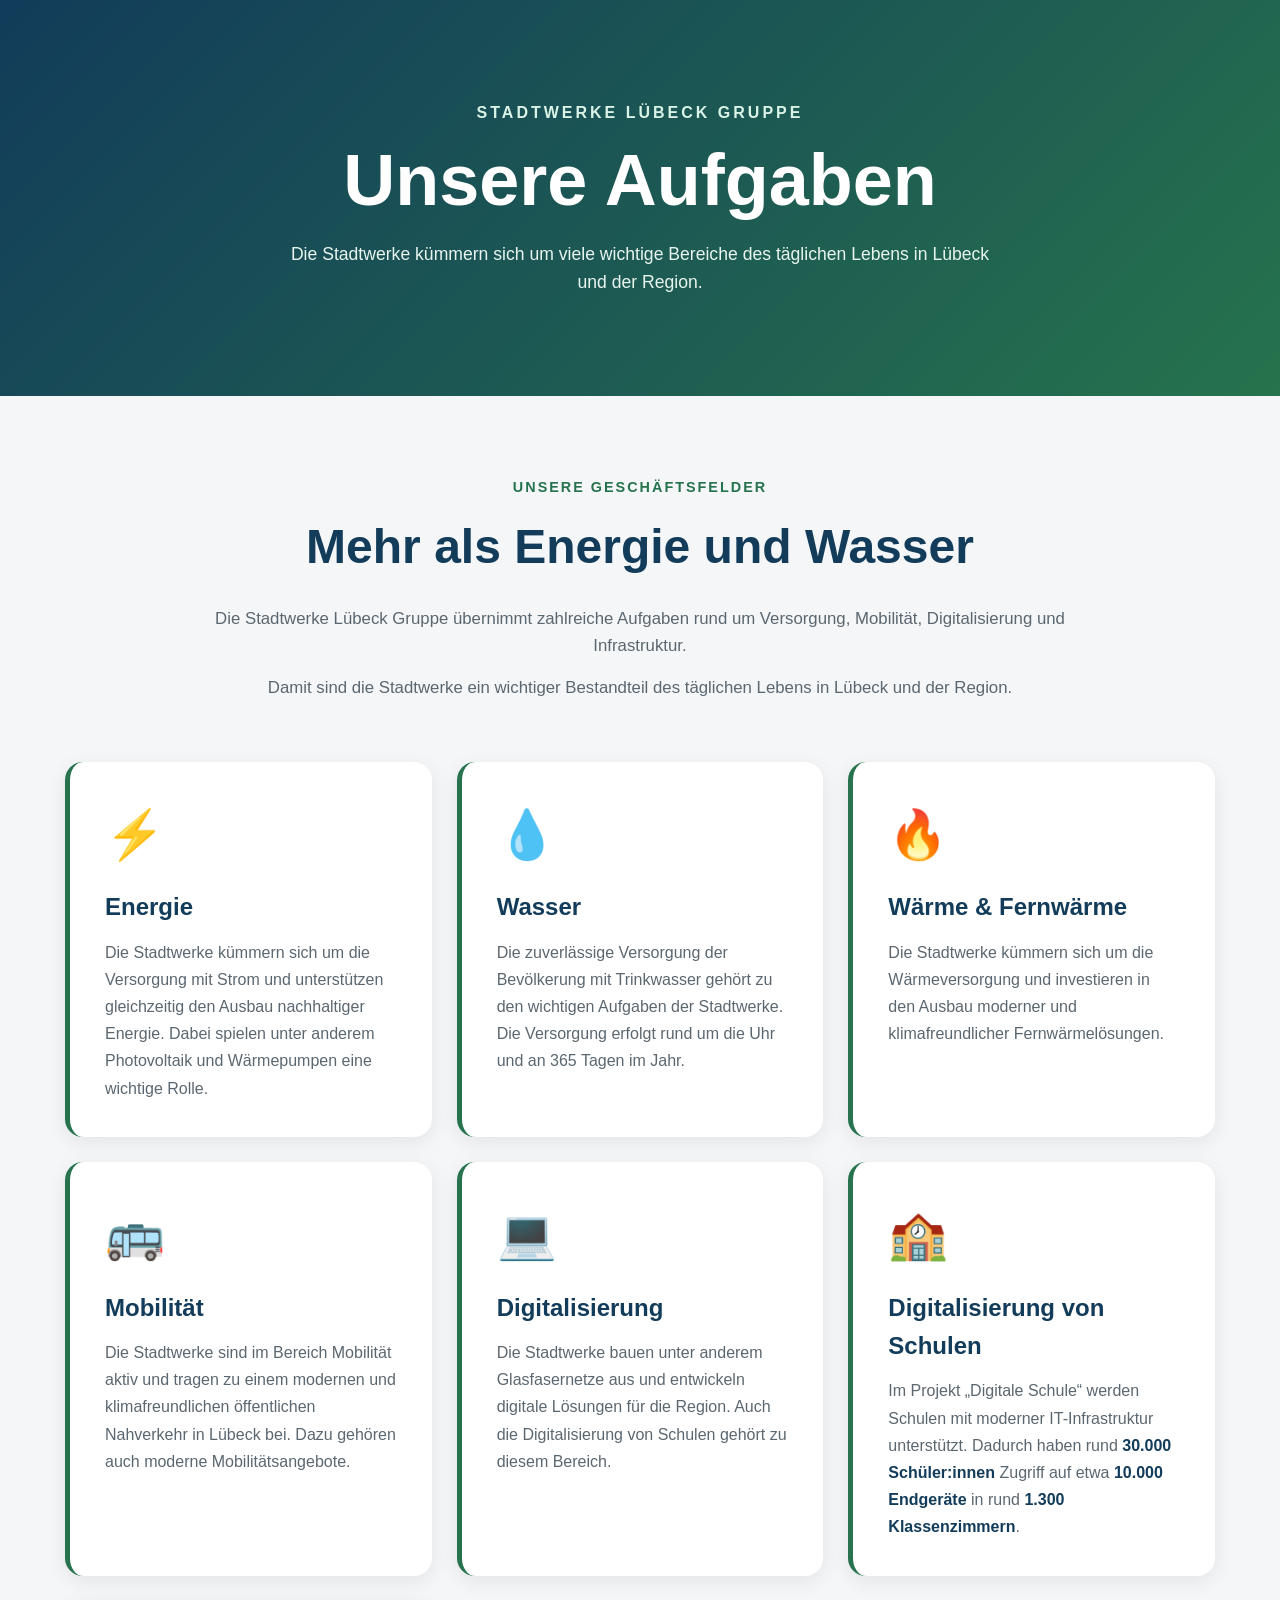
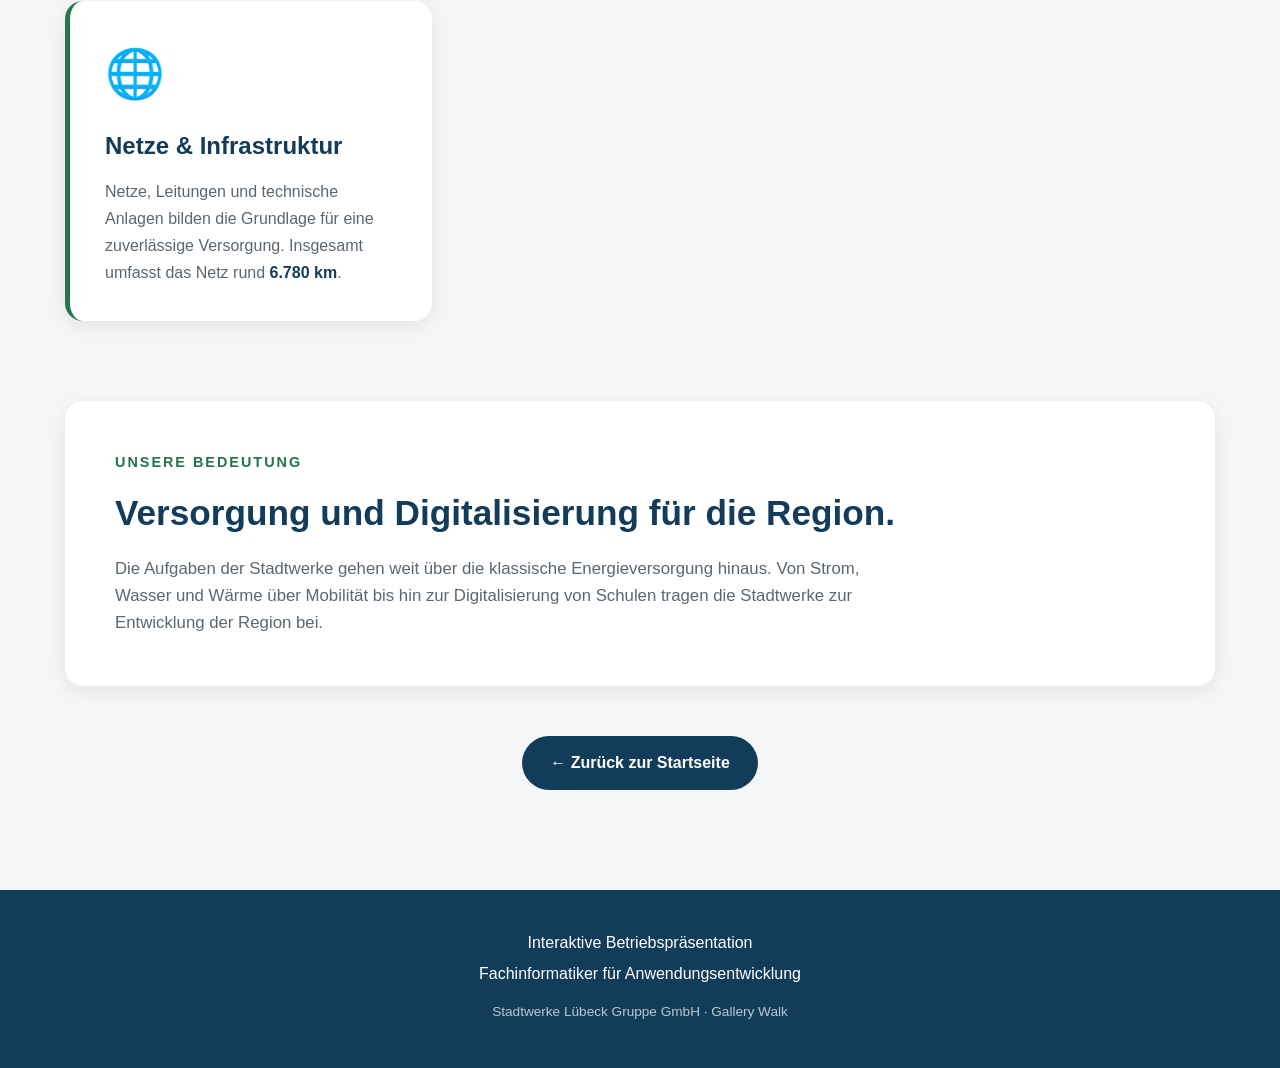
==== aufgaben.html @ ca76f6d5 "Add files via upload" ====
<!DOCTYPE html>

<html lang="de">

<head>

    <!-- Zeichencodierung für Umlaute und Sonderzeichen -->
    <meta charset="UTF-8">

    <!-- Optimierung für Handy und Tablet -->
    <meta name="viewport" content="width=device-width, initial-scale=1.0">

    <!-- Titel im Browser -->
    <title>Unsere Aufgaben | Stadtwerke Lübeck</title>

    <!-- Verbindung mit unserer CSS-Datei -->
    <link rel="stylesheet" href="style.css">

</head>


<body>


    <!-- =========================
         SEITEN-HEADER
         ========================= -->

    <header class="page-header">

        <div class="page-header-content">

            <p class="small-title">
                Stadtwerke Lübeck Gruppe
            </p>

            <h1>
                Unsere Aufgaben
            </h1>

            <p>
                Die Stadtwerke kümmern sich um viele wichtige
                Bereiche des täglichen Lebens in Lübeck
                und der Region.
            </p>

        </div>

    </header>


    <!-- =========================
         HAUPTINHALT
         ========================= -->

    <main class="about-main">


        <!-- =========================
             EINLEITUNG
             ========================= -->

        <section class="about-intro">

            <p class="section-label">
                UNSERE GESCHÄFTSFELDER
            </p>

            <h2>
                Mehr als Energie und Wasser
            </h2>

            <p>
                Die Stadtwerke Lübeck Gruppe übernimmt zahlreiche
                Aufgaben rund um Versorgung, Mobilität,
                Digitalisierung und Infrastruktur.
            </p>

            <p>
                Damit sind die Stadtwerke ein wichtiger Bestandteil
                des täglichen Lebens in Lübeck und der Region.
            </p>

        </section>


        <!-- =========================
             AUFGABEN-KARTEN
             ========================= -->

        <section class="task-grid">


            <!-- =========================
                 ENERGIE
                 ========================= -->

            <article class="task-card">

                <div class="task-icon">
                    ⚡
                </div>

                <h3>
                    Energie
                </h3>

                <p>
                    Die Stadtwerke kümmern sich um die Versorgung
                    mit Strom und unterstützen gleichzeitig den
                    Ausbau nachhaltiger Energie.
                    Dabei spielen unter anderem Photovoltaik
                    und Wärmepumpen eine wichtige Rolle.
                </p>

            </article>


            <!-- =========================
                 WASSER
                 ========================= -->

            <article class="task-card">

                <div class="task-icon">
                    💧
                </div>

                <h3>
                    Wasser
                </h3>

                <p>
                    Die zuverlässige Versorgung der Bevölkerung
                    mit Trinkwasser gehört zu den wichtigen
                    Aufgaben der Stadtwerke.
                    Die Versorgung erfolgt rund um die Uhr
                    und an 365 Tagen im Jahr.
                </p>

            </article>


            <!-- =========================
                 WÄRME
                 ========================= -->

            <article class="task-card">

                <div class="task-icon">
                    🔥
                </div>

                <h3>
                    Wärme & Fernwärme
                </h3>

                <p>
                    Die Stadtwerke kümmern sich um die
                    Wärmeversorgung und investieren in den
                    Ausbau moderner und klimafreundlicher
                    Fernwärmelösungen.
                </p>

            </article>


            <!-- =========================
                 MOBILITÄT
                 ========================= -->

            <article class="task-card">

                <div class="task-icon">
                    🚌
                </div>

                <h3>
                    Mobilität
                </h3>

                <p>
                    Die Stadtwerke sind im Bereich Mobilität aktiv
                    und tragen zu einem modernen und
                    klimafreundlichen öffentlichen Nahverkehr
                    in Lübeck bei.
                    Dazu gehören auch moderne Mobilitätsangebote.
                </p>

            </article>


            <!-- =========================
                 DIGITALISIERUNG
                 ========================= -->

            <article class="task-card">

                <div class="task-icon">
                    💻
                </div>

                <h3>
                    Digitalisierung
                </h3>

                <p>
                    Die Stadtwerke bauen unter anderem
                    Glasfasernetze aus und entwickeln digitale
                    Lösungen für die Region.
                    Auch die Digitalisierung von Schulen gehört
                    zu diesem Bereich.
                </p>

            </article>


            <!-- =========================
                 DIGITALE SCHULE
                 ========================= -->

            <article class="task-card">

                <div class="task-icon">
                    🏫
                </div>

                <h3>
                    Digitalisierung von Schulen
                </h3>

                <p>
                    Im Projekt „Digitale Schule“ werden Schulen
                    mit moderner IT-Infrastruktur unterstützt.
                    Dadurch haben rund
                    <strong>30.000 Schüler:innen</strong>
                    Zugriff auf etwa
                    <strong>10.000 Endgeräte</strong>
                    in rund
                    <strong>1.300 Klassenzimmern</strong>.
                </p>

            </article>


            <!-- =========================
                 NETZE & INFRASTRUKTUR
                 ========================= -->

            <article class="task-card">

                <div class="task-icon">
                    🌐
                </div>

                <h3>
                    Netze & Infrastruktur
                </h3>

                <p>
                    Netze, Leitungen und technische Anlagen
                    bilden die Grundlage für eine zuverlässige
                    Versorgung.
                    Insgesamt umfasst das Netz rund
                    <strong>6.780 km</strong>.
                </p>

            </article>


        </section>


        <!-- =========================
             ABSCHLUSS
             ========================= -->

        <section class="about-ending">

            <p class="section-label">
                UNSERE BEDEUTUNG
            </p>

            <h2>
                Versorgung und Digitalisierung für die Region.
            </h2>

            <p>
                Die Aufgaben der Stadtwerke gehen weit über die
                klassische Energieversorgung hinaus.
                Von Strom, Wasser und Wärme über Mobilität bis
                hin zur Digitalisierung von Schulen tragen die
                Stadtwerke zur Entwicklung der Region bei.
            </p>

        </section>


        <!-- =========================
             ZURÜCK BUTTON
             ========================= -->

        <div class="back-container">

            <a href="index.html" class="back-button">
                ← Zurück zur Startseite
            </a>

        </div>


    </main>


    <!-- =========================
         FOOTER
         ========================= -->

    <footer>

        <p>
            Interaktive Betriebspräsentation
        </p>

        <p>
            Fachinformatiker für Anwendungsentwicklung
        </p>

        <p class="footer-small">
            Stadtwerke Lübeck Gruppe GmbH · Gallery Walk
        </p>

    </footer>


</body>

</html>
---- style.css ----
/* =========================
   ALLGEMEINE EINSTELLUNGEN
   ========================= */

/* Entfernt Standard-Abstände und berechnet Größen einheitlich */
* {
    margin: 0;
    padding: 0;
    box-sizing: border-box;
}


/* Grundeinstellungen für die gesamte Webseite */
body {
    font-family: Arial, Helvetica, sans-serif;
    background-color: #f4f6f8;
    color: #1f2933;
    line-height: 1.6;
}


/* Entfernt die Standard-Unterstreichung von Links */
a {
    text-decoration: none;
}


/* =========================
   STARTSEITE / HERO
   ========================= */

.hero {

    /* Hero nimmt mindestens die gesamte Bildschirmhöhe ein */
    min-height: 100vh;

    /* Hintergrund mit Farbverlauf */
    background: linear-gradient(135deg, #123c5a, #26734d);

    /* Inhalt horizontal und vertikal zentrieren */
    display: flex;
    justify-content: center;
    align-items: center;

    /* Abstand zum Rand */
    padding: 40px 20px;

    /* Text zentrieren */
    text-align: center;
}


/* Container für den Inhalt des Heroes */
.hero-content {
    max-width: 900px;
}


/* Kleiner Titel über der Hauptüberschrift */
.small-title {

    color: #d9f3e6;

    font-size: 1rem;

    font-weight: bold;

    letter-spacing: 3px;

    text-transform: uppercase;

    margin-bottom: 15px;
}


/* Hauptüberschrift der Startseite */
.hero h1 {

    color: white;

    /* Passt die Schriftgröße automatisch an */
    font-size: clamp(2.2rem, 6vw, 5rem);

    line-height: 1.1;

    margin-bottom: 20px;
}


/* Unterüberschrift */
.hero h2 {

    color: #d9f3e6;

    font-size: clamp(1.3rem, 3vw, 2rem);

    margin-bottom: 25px;
}


/* Einführungstext */
.intro-text {

    color: white;

    max-width: 700px;

    margin: 0 auto 35px auto;

    font-size: 1.1rem;
}


/* =========================
   START BUTTON
   ========================= */

.start-button {

    display: inline-block;

    background-color: white;

    color: #123c5a;

    padding: 15px 30px;

    border-radius: 30px;

    font-weight: bold;

    transition: 0.3s;
}


/* Hover-Effekt */
.start-button:hover {

    transform: translateY(-4px);

    box-shadow: 0 10px 25px rgba(0, 0, 0, 0.2);
}


/* =========================
   HAUPTBEREICH
   ========================= */

main {

    max-width: 1300px;

    margin: 0 auto;

    padding: 80px 25px;
}


/* =========================
   STARTSEITE - ÜBERSCHRIFT
   ========================= */

.section-title {

    text-align: center;

    margin-bottom: 50px;
}


.section-title h2 {

    color: #123c5a;

    font-size: clamp(2rem, 4vw, 3rem);

    margin-bottom: 10px;
}


.section-title p {

    color: #5b6770;

    font-size: 1.1rem;
}


/* =========================
   STARTSEITE - KARTEN
   ========================= */


/* Grid für die Startseiten-Karten */
.card-container {

    display: grid;

    /* Automatisch passende Spalten */
    grid-template-columns: repeat(auto-fit, minmax(250px, 1fr));

    gap: 25px;
}


/* Einzelne Startseiten-Karte */
.card {

    background-color: white;

    padding: 30px;

    border-radius: 15px;

    box-shadow: 0 5px 20px rgba(0, 0, 0, 0.08);

    transition: 0.3s;

    /* Inhalt wird untereinander angeordnet */
    display: flex;

    flex-direction: column;
}


/* Hover-Effekt */
.card:hover {

    transform: translateY(-8px);

    box-shadow: 0 15px 35px rgba(0, 0, 0, 0.15);
}


/* Emoji auf der Startseite */
.icon {

    font-size: 3rem;

    margin-bottom: 15px;
}


/* Überschrift einer Startseiten-Karte */
.card h3 {

    color: #123c5a;

    font-size: 1.5rem;

    margin-bottom: 10px;
}


/* Text einer Startseiten-Karte */
.card p {

    color: #5b6770;

    margin-bottom: 20px;

    /* Link wird nach unten gedrückt */
    flex-grow: 1;
}


/* Link in Startseiten-Karten */
.card a {

    color: #26734d;

    font-weight: bold;

    font-size: 1rem;
}


/* Hover für Karten-Link */
.card a:hover {

    color: #123c5a;
}


/* =========================
   QUIZ KARTE AUF STARTSEITE
   ========================= */

.quiz-card {

    background: linear-gradient(135deg, #123c5a, #26734d);

    color: white;
}


.quiz-card h3 {

    color: white;
}


.quiz-card p {

    color: #e8f5ee;
}


.quiz-card a {

    color: white;
}


/* =========================
   FOOTER
   ========================= */

footer {

    background-color: #123c5a;

    color: white;

    text-align: center;

    padding: 40px 20px;
}


footer p {

    margin-bottom: 5px;
}


/* Kleiner Text im Footer */
.footer-small {

    color: #b9c8d3;

    font-size: 0.85rem;

    margin-top: 15px;
}


/* =========================
   UNTERSEITEN - HEADER
   ========================= */

.page-header {

    background: linear-gradient(135deg, #123c5a, #26734d);

    color: white;

    padding: 100px 20px;

    text-align: center;
}


/* Container im Unterseiten-Header */
.page-header-content {

    max-width: 900px;

    margin: 0 auto;
}


/* Überschrift im Unterseiten-Header */
.page-header h1 {

    font-size: clamp(2.5rem, 6vw, 4.5rem);

    line-height: 1.1;

    margin-bottom: 20px;
}


/* Beschreibung im Unterseiten-Header */
.page-header-content > p:not(.small-title) {

    max-width: 700px;

    margin: 0 auto;

    color: #e8f5ee;

    font-size: 1.1rem;
}


/* =========================
   UNTERSEITEN - HAUPTBEREICH
   ========================= */

.about-main {

    max-width: 1200px;

    margin: 0 auto;

    padding: 80px 25px;
}


/* =========================
   EINLEITUNG
   ========================= */

.about-intro {

    max-width: 850px;

    margin: 0 auto 60px auto;

    text-align: center;
}


/* Kleine grüne Bereichsüberschrift */
.section-label {

    color: #26734d;

    font-size: 0.9rem;

    font-weight: bold;

    letter-spacing: 2px;

    margin-bottom: 10px;
}


/* Hauptüberschrift in Einleitungen */
.about-intro h2 {

    color: #123c5a;

    font-size: clamp(2rem, 4vw, 3rem);

    margin-bottom: 20px;
}


/* Text in Einleitungen */
.about-intro p:not(.section-label) {

    color: #5b6770;

    font-size: 1.05rem;

    margin-bottom: 15px;
}


/* =========================
   AUFGABEN / ALLGEMEINE KARTEN
   ========================= */

.task-grid {

    display: grid;

    grid-template-columns: repeat(3, 1fr);

    gap: 25px;

    margin-bottom: 80px;
}


/* Einzelne Aufgabenkarte */
.task-card {

    background-color: white;

    padding: 35px;

    border-radius: 18px;

    box-shadow: 0 5px 20px rgba(0, 0, 0, 0.08);

    border-left: 5px solid #26734d;

    transition: 0.3s;
}


/* Hover-Effekt */
.task-card:hover {

    transform: translateY(-8px);

    box-shadow: 0 15px 35px rgba(0, 0, 0, 0.14);
}


/* Emoji der Aufgabenkarte */
.task-icon {

    font-size: 3rem;

    margin-bottom: 15px;
}


/* Überschrift der Aufgabenkarte */
.task-card h3 {

    color: #123c5a;

    font-size: 1.5rem;

    margin-bottom: 12px;
}


/* Text der Aufgabenkarte */
.task-card p {

    color: #5b6770;

    line-height: 1.7;
}


/* Hervorgehobener Text */
.task-card strong {

    color: #123c5a;
}


/* =========================
   ZAHLEN & FAKTEN
   ========================= */

.facts-section {

    background: linear-gradient(135deg, #123c5a, #26734d);

    border-radius: 22px;

    padding: 55px 35px;

    margin-bottom: 80px;

    text-align: center;
}


/* Überschrift-Bereich der Fakten */
.facts-heading .section-label {

    color: #d9f3e6;
}


.facts-heading h2 {

    color: white;

    font-size: clamp(2rem, 4vw, 3rem);

    margin-bottom: 40px;
}


/* Grid der Zahlen */
.facts-grid {

    display: grid;

    grid-template-columns: repeat(4, 1fr);

    gap: 20px;
}


/* Einzelne Zahlenbox */
.fact-box {

    background-color: rgba(255, 255, 255, 0.12);

    padding: 30px 15px;

    border-radius: 15px;

    backdrop-filter: blur(5px);
}


/* Große Zahl */
.fact-number {

    display: block;

    /* Zahlen bleiben schwarz */
    color: black;

    font-size: 2rem;

    font-weight: bold;

    margin-bottom: 5px;
}


/* Beschreibung der Zahl */
.fact-text {

    color: #d9f3e6;

    font-size: 0.95rem;
}


/* Hinweis unter den Zahlen */
.facts-note {

    color: #d9f3e6;

    font-size: 0.8rem;

    margin-top: 25px;
}


/* =========================
   ABSCHLUSS-BEREICH
   ========================= */

.about-ending {

    background-color: white;

    border-radius: 18px;

    padding: 50px;

    box-shadow: 0 5px 20px rgba(0, 0, 0, 0.08);

    margin-bottom: 50px;
}


/* Überschrift im Abschluss */
.about-ending h2 {

    color: #123c5a;

    font-size: 2.2rem;

    margin-bottom: 15px;
}


/* Text im Abschluss */
.about-ending p:not(.section-label) {

    color: #5b6770;

    max-width: 750px;

    font-size: 1.05rem;
}


/* =========================
   ZURÜCK BUTTON
   ========================= */

.back-container {

    text-align: center;

    margin-bottom: 20px;
}


.back-button {

    display: inline-block;

    background-color: #123c5a;

    color: white;

    padding: 14px 28px;

    border-radius: 30px;

    font-weight: bold;

    transition: 0.3s;
}


/* Hover-Effekt */
.back-button:hover {

    background-color: #26734d;

    transform: translateY(-3px);

    box-shadow: 0 8px 20px rgba(0, 0, 0, 0.15);
}


/* =========================
   QUIZ
   ========================= */

.quiz-container {

    max-width: 850px;

    margin: 0 auto 60px auto;

    background-color: white;

    padding: 45px;

    border-radius: 20px;

    box-shadow: 0 5px 20px rgba(0, 0, 0, 0.08);

    border-left: 5px solid #26734d;
}


/* Fragenzähler */
.quiz-score {

    color: #26734d;

    font-weight: bold;

    margin-bottom: 25px;
}


/* Frage */
.quiz-question h2 {

    color: #123c5a;

    font-size: 2rem;

    line-height: 1.3;

    margin-bottom: 30px;
}


/* =========================
   QUIZ - ANTWORTEN
   ========================= */

.answer-container {

    display: grid;

    grid-template-columns: repeat(2, 1fr);

    gap: 15px;
}


/* Antwortbutton */
.answer-button {

    border: 2px solid #e1e6ea;

    background-color: #f8fafb;

    color: #123c5a;

    padding: 16px;

    border-radius: 12px;

    font-size: 1rem;

    font-weight: bold;

    cursor: pointer;

    transition: 0.3s;
}


/* Hover auf Antwortbutton */
.answer-button:hover:not(:disabled) {

    border-color: #26734d;

    transform: translateY(-3px);
}


/* Deaktivierter Button */
.answer-button:disabled {

    cursor: default;
}


/* Richtige Antwort */
.answer-button.correct {

    background-color: #26734d;

    color: white;

    border-color: #26734d;
}


/* Falsche Antwort */
.answer-button.wrong {

    background-color: #b33a3a;

    color: white;

    border-color: #b33a3a;
}


/* =========================
   QUIZ - ERGEBNIS
   ========================= */

.quiz-result {

    font-size: 1.2rem;

    font-weight: bold;

    margin-top: 25px;

    min-height: 30px;
}


/* =========================
   QUIZ - BUTTONS
   ========================= */

.next-button {

    display: none;

    margin-top: 25px;

    background-color: #123c5a;

    color: white;

    border: none;

    padding: 14px 28px;

    border-radius: 30px;

    font-weight: bold;

    cursor: pointer;

    transition: 0.3s;
}


/* Hover */
.next-button:hover {

    background-color: #26734d;

    transform: translateY(-3px);
}


/* =========================
   TABLET
   ========================= */

@media (max-width: 900px) {

    /* Aufgaben-Karten auf zwei Spalten */
    .task-grid {

        grid-template-columns: repeat(2, 1fr);
    }


    /* Zahlen ebenfalls auf zwei Spalten */
    .facts-grid {

        grid-template-columns: repeat(2, 1fr);
    }


    /* Startseitenkarten werden automatisch angepasst */
    .card-container {

        grid-template-columns: repeat(2, 1fr);
    }

}


/* =========================
   HANDY
   ========================= */

@media (max-width: 600px) {

    /* Hero kompakter */
    .hero {

        min-height: 90vh;

        padding: 40px 20px;
    }


    /* Unterseiten-Header kompakter */
    .page-header {

        padding: 75px 20px;
    }


    /* Hauptbereich */
    main {

        padding: 60px 18px;
    }


    .about-main {

        padding: 60px 18px;
    }


    /* Startseitenkarten */
    .card-container {

        grid-template-columns: 1fr;
    }


    /* Aufgaben-Karten */
    .task-grid {

        grid-template-columns: 1fr;
    }


    /* Fakten */
    .facts-grid {

        grid-template-columns: 1fr;
    }


    .facts-section {

        padding: 40px 20px;
    }


    /* Abschlussbox */
    .about-ending {

        padding: 35px 25px;
    }


    /* Quiz */
    .quiz-container {

        padding: 30px 20px;
    }


    .quiz-question h2 {

        font-size: 1.5rem;
    }


    .answer-container {

        grid-template-columns: 1fr;
    }


    .answer-button {

        width: 100%;
    }

}
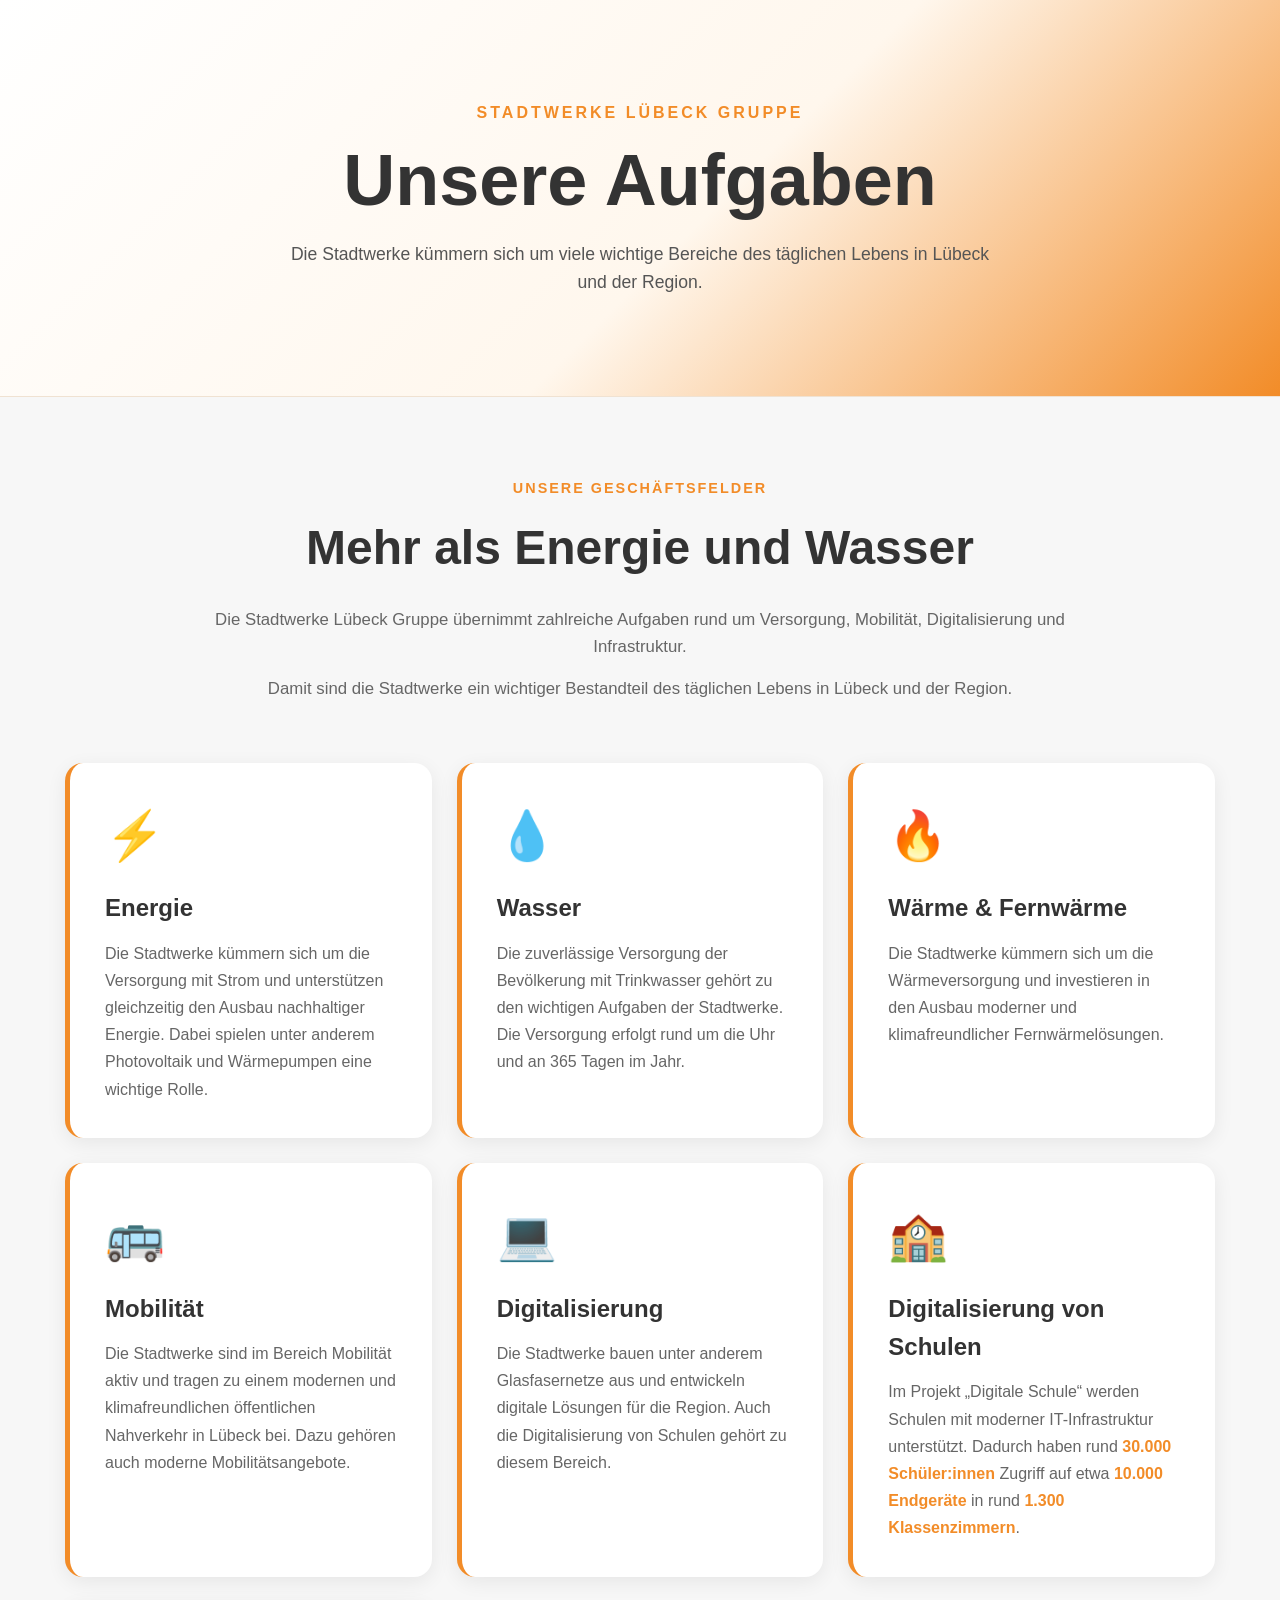
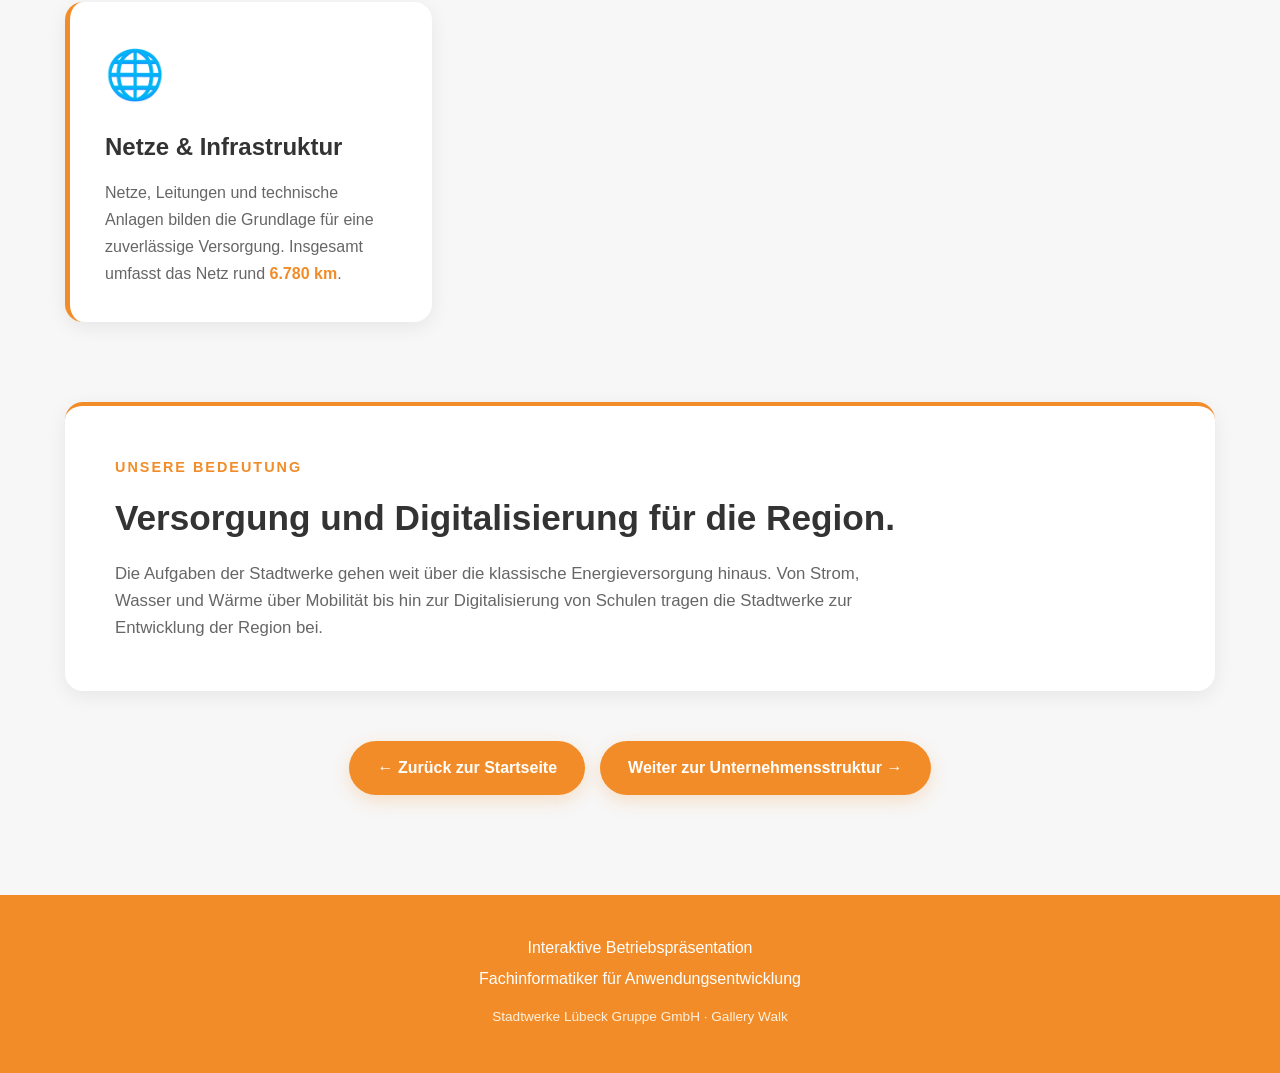
==== commit ed249335: "Add files via upload" ====
--- a/aufgaben.html
+++ b/aufgaben.html
@@ -300,11 +300,15 @@
              ZURÜCK BUTTON
              ========================= -->
 
-        <div class="back-container">
-
-            <a href="index.html" class="back-button">
-                ← Zurück zur Startseite
-            </a>
+        <div class="page-navigation">
+
+         <a href="index.html" class="back-button">
+        ← Zurück zur Startseite
+         </a>
+
+         <a href="struktur.html" class="next-page-button">
+        Weiter zur Unternehmensstruktur →
+         </a>
 
         </div>
 
--- a/style.css
+++ b/style.css
@@ -13,8 +13,8 @@
 /* Grundeinstellungen für die gesamte Webseite */
 body {
     font-family: Arial, Helvetica, sans-serif;
-    background-color: #f4f6f8;
-    color: #1f2933;
+    background-color: #f7f7f7;
+    color: #333333;
     line-height: 1.6;
 }
 
@@ -34,8 +34,13 @@
     /* Hero nimmt mindestens die gesamte Bildschirmhöhe ein */
     min-height: 100vh;
 
-    /* Hintergrund mit Farbverlauf */
-    background: linear-gradient(135deg, #123c5a, #26734d);
+    /* Heller Verlauf aus Weiß und Orange */
+    background: linear-gradient(
+        135deg,
+        #ffffff 0%,
+        #fff8ef 55%,
+        #f28c28 100%
+    );
 
     /* Inhalt horizontal und vertikal zentrieren */
     display: flex;
@@ -59,7 +64,7 @@
 /* Kleiner Titel über der Hauptüberschrift */
 .small-title {
 
-    color: #d9f3e6;
+    color: #f28c28;
 
     font-size: 1rem;
 
@@ -76,9 +81,8 @@
 /* Hauptüberschrift der Startseite */
 .hero h1 {
 
-    color: white;
-
-    /* Passt die Schriftgröße automatisch an */
+    color: #333333;
+
     font-size: clamp(2.2rem, 6vw, 5rem);
 
     line-height: 1.1;
@@ -90,7 +94,7 @@
 /* Unterüberschrift */
 .hero h2 {
 
-    color: #d9f3e6;
+    color: #f28c28;
 
     font-size: clamp(1.3rem, 3vw, 2rem);
 
@@ -101,28 +105,28 @@
 /* Einführungstext */
 .intro-text {
 
+    color: #555555;
+
+    max-width: 700px;
+
+    margin: 0 auto 35px auto;
+
+    font-size: 1.1rem;
+}
+
+
+/* =========================
+   START BUTTON
+   ========================= */
+
+.start-button {
+
+    display: inline-block;
+
+    background-color: #f28c28;
+
     color: white;
 
-    max-width: 700px;
-
-    margin: 0 auto 35px auto;
-
-    font-size: 1.1rem;
-}
-
-
-/* =========================
-   START BUTTON
-   ========================= */
-
-.start-button {
-
-    display: inline-block;
-
-    background-color: white;
-
-    color: #123c5a;
-
     padding: 15px 30px;
 
     border-radius: 30px;
@@ -130,15 +134,19 @@
     font-weight: bold;
 
     transition: 0.3s;
+
+    box-shadow: 0 6px 18px rgba(242, 140, 40, 0.25);
 }
 
 
 /* Hover-Effekt */
 .start-button:hover {
 
+    background-color: #df7815;
+
     transform: translateY(-4px);
 
-    box-shadow: 0 10px 25px rgba(0, 0, 0, 0.2);
+    box-shadow: 0 10px 25px rgba(242, 140, 40, 0.35);
 }
 
 
@@ -170,7 +178,7 @@
 
 .section-title h2 {
 
-    color: #123c5a;
+    color: #333333;
 
     font-size: clamp(2rem, 4vw, 3rem);
 
@@ -180,7 +188,7 @@
 
 .section-title p {
 
-    color: #5b6770;
+    color: #666666;
 
     font-size: 1.1rem;
 }
@@ -196,7 +204,6 @@
 
     display: grid;
 
-    /* Automatisch passende Spalten */
     grid-template-columns: repeat(auto-fit, minmax(250px, 1fr));
 
     gap: 25px;
@@ -210,13 +217,14 @@
 
     padding: 30px;
 
-    border-radius: 15px;
-
-    box-shadow: 0 5px 20px rgba(0, 0, 0, 0.08);
+    border-radius: 18px;
+
+    box-shadow: 0 5px 20px rgba(0, 0, 0, 0.07);
+
+    border-top: 4px solid #f28c28;
 
     transition: 0.3s;
 
-    /* Inhalt wird untereinander angeordnet */
     display: flex;
 
     flex-direction: column;
@@ -228,7 +236,7 @@
 
     transform: translateY(-8px);
 
-    box-shadow: 0 15px 35px rgba(0, 0, 0, 0.15);
+    box-shadow: 0 15px 35px rgba(0, 0, 0, 0.12);
 }
 
 
@@ -244,7 +252,7 @@
 /* Überschrift einer Startseiten-Karte */
 .card h3 {
 
-    color: #123c5a;
+    color: #333333;
 
     font-size: 1.5rem;
 
@@ -255,11 +263,10 @@
 /* Text einer Startseiten-Karte */
 .card p {
 
-    color: #5b6770;
+    color: #666666;
 
     margin-bottom: 20px;
 
-    /* Link wird nach unten gedrückt */
     flex-grow: 1;
 }
 
@@ -267,7 +274,7 @@
 /* Link in Startseiten-Karten */
 .card a {
 
-    color: #26734d;
+    color: #f28c28;
 
     font-weight: bold;
 
@@ -278,7 +285,7 @@
 /* Hover für Karten-Link */
 .card a:hover {
 
-    color: #123c5a;
+    color: #df7815;
 }
 
 
@@ -288,9 +295,15 @@
 
 .quiz-card {
 
-    background: linear-gradient(135deg, #123c5a, #26734d);
+    background: linear-gradient(
+        135deg,
+        #f28c28,
+        #ffb45f
+    );
 
     color: white;
+
+    border-top: none;
 }
 
 
@@ -302,7 +315,7 @@
 
 .quiz-card p {
 
-    color: #e8f5ee;
+    color: #fff7ed;
 }
 
 
@@ -318,7 +331,7 @@
 
 footer {
 
-    background-color: #123c5a;
+    background-color: #f28c28;
 
     color: white;
 
@@ -337,7 +350,7 @@
 /* Kleiner Text im Footer */
 .footer-small {
 
-    color: #b9c8d3;
+    color: #fff0dc;
 
     font-size: 0.85rem;
 
@@ -351,13 +364,20 @@
 
 .page-header {
 
-    background: linear-gradient(135deg, #123c5a, #26734d);
-
-    color: white;
+    background: linear-gradient(
+        135deg,
+        #ffffff 0%,
+        #fff7ed 55%,
+        #f28c28 100%
+    );
+
+    color: #333333;
 
     padding: 100px 20px;
 
     text-align: center;
+
+    border-bottom: 1px solid #f0e2d2;
 }
 
 
@@ -373,6 +393,8 @@
 /* Überschrift im Unterseiten-Header */
 .page-header h1 {
 
+    color: #333333;
+
     font-size: clamp(2.5rem, 6vw, 4.5rem);
 
     line-height: 1.1;
@@ -388,7 +410,7 @@
 
     margin: 0 auto;
 
-    color: #e8f5ee;
+    color: #555555;
 
     font-size: 1.1rem;
 }
@@ -422,10 +444,10 @@
 }
 
 
-/* Kleine grüne Bereichsüberschrift */
+/* Kleine orange Bereichsüberschrift */
 .section-label {
 
-    color: #26734d;
+    color: #f28c28;
 
     font-size: 0.9rem;
 
@@ -440,7 +462,7 @@
 /* Hauptüberschrift in Einleitungen */
 .about-intro h2 {
 
-    color: #123c5a;
+    color: #333333;
 
     font-size: clamp(2rem, 4vw, 3rem);
 
@@ -451,7 +473,7 @@
 /* Text in Einleitungen */
 .about-intro p:not(.section-label) {
 
-    color: #5b6770;
+    color: #666666;
 
     font-size: 1.05rem;
 
@@ -484,9 +506,9 @@
 
     border-radius: 18px;
 
-    box-shadow: 0 5px 20px rgba(0, 0, 0, 0.08);
-
-    border-left: 5px solid #26734d;
+    box-shadow: 0 5px 20px rgba(0, 0, 0, 0.07);
+
+    border-left: 5px solid #f28c28;
 
     transition: 0.3s;
 }
@@ -497,7 +519,7 @@
 
     transform: translateY(-8px);
 
-    box-shadow: 0 15px 35px rgba(0, 0, 0, 0.14);
+    box-shadow: 0 15px 35px rgba(0, 0, 0, 0.12);
 }
 
 
@@ -513,7 +535,7 @@
 /* Überschrift der Aufgabenkarte */
 .task-card h3 {
 
-    color: #123c5a;
+    color: #333333;
 
     font-size: 1.5rem;
 
@@ -524,7 +546,7 @@
 /* Text der Aufgabenkarte */
 .task-card p {
 
-    color: #5b6770;
+    color: #666666;
 
     line-height: 1.7;
 }
@@ -533,7 +555,7 @@
 /* Hervorgehobener Text */
 .task-card strong {
 
-    color: #123c5a;
+    color: #f28c28;
 }
 
 
@@ -543,7 +565,11 @@
 
 .facts-section {
 
-    background: linear-gradient(135deg, #123c5a, #26734d);
+    background: linear-gradient(
+        135deg,
+        #fff7ed,
+        #f28c28
+    );
 
     border-radius: 22px;
 
@@ -552,19 +578,21 @@
     margin-bottom: 80px;
 
     text-align: center;
+
+    border: 1px solid #f3d4b1;
 }
 
 
 /* Überschrift-Bereich der Fakten */
 .facts-heading .section-label {
 
-    color: #d9f3e6;
+    color: #f28c28;
 }
 
 
 .facts-heading h2 {
 
-    color: white;
+    color: #333333;
 
     font-size: clamp(2rem, 4vw, 3rem);
 
@@ -586,11 +614,13 @@
 /* Einzelne Zahlenbox */
 .fact-box {
 
-    background-color: rgba(255, 255, 255, 0.12);
+    background-color: rgba(255, 255, 255, 0.75);
 
     padding: 30px 15px;
 
     border-radius: 15px;
+
+    border: 1px solid rgba(242, 140, 40, 0.2);
 
     backdrop-filter: blur(5px);
 }
@@ -601,7 +631,6 @@
 
     display: block;
 
-    /* Zahlen bleiben schwarz */
     color: black;
 
     font-size: 2rem;
@@ -615,7 +644,7 @@
 /* Beschreibung der Zahl */
 .fact-text {
 
-    color: #d9f3e6;
+    color: #555555;
 
     font-size: 0.95rem;
 }
@@ -624,7 +653,7 @@
 /* Hinweis unter den Zahlen */
 .facts-note {
 
-    color: #d9f3e6;
+    color: #666666;
 
     font-size: 0.8rem;
 
@@ -644,7 +673,9 @@
 
     padding: 50px;
 
-    box-shadow: 0 5px 20px rgba(0, 0, 0, 0.08);
+    box-shadow: 0 5px 20px rgba(0, 0, 0, 0.07);
+
+    border-top: 4px solid #f28c28;
 
     margin-bottom: 50px;
 }
@@ -653,7 +684,7 @@
 /* Überschrift im Abschluss */
 .about-ending h2 {
 
-    color: #123c5a;
+    color: #333333;
 
     font-size: 2.2rem;
 
@@ -664,7 +695,7 @@
 /* Text im Abschluss */
 .about-ending p:not(.section-label) {
 
-    color: #5b6770;
+    color: #666666;
 
     max-width: 750px;
 
@@ -688,7 +719,7 @@
 
     display: inline-block;
 
-    background-color: #123c5a;
+    background-color: #f28c28;
 
     color: white;
 
@@ -699,17 +730,19 @@
     font-weight: bold;
 
     transition: 0.3s;
+
+    box-shadow: 0 6px 18px rgba(242, 140, 40, 0.22);
 }
 
 
 /* Hover-Effekt */
 .back-button:hover {
 
-    background-color: #26734d;
+    background-color: #df7815;
 
     transform: translateY(-3px);
 
-    box-shadow: 0 8px 20px rgba(0, 0, 0, 0.15);
+    box-shadow: 0 8px 20px rgba(242, 140, 40, 0.3);
 }
 
 
@@ -729,16 +762,16 @@
 
     border-radius: 20px;
 
-    box-shadow: 0 5px 20px rgba(0, 0, 0, 0.08);
-
-    border-left: 5px solid #26734d;
+    box-shadow: 0 5px 20px rgba(0, 0, 0, 0.07);
+
+    border-left: 5px solid #f28c28;
 }
 
 
 /* Fragenzähler */
 .quiz-score {
 
-    color: #26734d;
+    color: #f28c28;
 
     font-weight: bold;
 
@@ -749,7 +782,7 @@
 /* Frage */
 .quiz-question h2 {
 
-    color: #123c5a;
+    color: #333333;
 
     font-size: 2rem;
 
@@ -776,11 +809,11 @@
 /* Antwortbutton */
 .answer-button {
 
-    border: 2px solid #e1e6ea;
-
-    background-color: #f8fafb;
-
-    color: #123c5a;
+    border: 2px solid #e1e1e1;
+
+    background-color: #fafafa;
+
+    color: #333333;
 
     padding: 16px;
 
@@ -799,7 +832,9 @@
 /* Hover auf Antwortbutton */
 .answer-button:hover:not(:disabled) {
 
-    border-color: #26734d;
+    border-color: #f28c28;
+
+    color: #f28c28;
 
     transform: translateY(-3px);
 }
@@ -815,11 +850,11 @@
 /* Richtige Antwort */
 .answer-button.correct {
 
-    background-color: #26734d;
+    background-color: #f28c28;
 
     color: white;
 
-    border-color: #26734d;
+    border-color: #f28c28;
 }
 
 
@@ -860,7 +895,7 @@
 
     margin-top: 25px;
 
-    background-color: #123c5a;
+    background-color: #f28c28;
 
     color: white;
 
@@ -881,9 +916,79 @@
 /* Hover */
 .next-button:hover {
 
-    background-color: #26734d;
+    background-color: #df7815;
 
     transform: translateY(-3px);
+
+    box-shadow: 0 8px 20px rgba(242, 140, 40, 0.25);
+}
+
+
+/* =========================
+   SEITENBILDER
+   ========================= */
+
+.page-image {
+
+    max-width: 1000px;
+
+    margin: 0 auto 70px auto;
+
+    background: #ffffff;
+
+    border-radius: 22px;
+
+    overflow: hidden;
+
+    box-shadow: 0 8px 28px rgba(0, 0, 0, 0.10);
+
+    border: 1px solid #eeeeee;
+}
+
+
+/* Bild */
+.page-image img {
+
+    display: block;
+
+    width: 100%;
+
+    height: 380px;
+
+    object-fit: cover;
+}
+
+
+/* Besonders breites Bild */
+.page-image-wide img {
+
+    height: 440px;
+}
+
+
+/* Digitalisierungsbild */
+.page-image-digital img {
+
+    height: auto;
+
+    max-height: 560px;
+
+    object-fit: contain;
+
+    background: #ffffff;
+}
+
+
+/* Bildunterschrift */
+.page-image figcaption {
+
+    padding: 14px 20px;
+
+    color: #666666;
+
+    font-size: 0.9rem;
+
+    text-align: center;
 }
 
 
@@ -907,10 +1012,18 @@
     }
 
 
-    /* Startseitenkarten werden automatisch angepasst */
+    /* Startseitenkarten */
     .card-container {
 
         grid-template-columns: repeat(2, 1fr);
+    }
+
+
+    /* Seitenbilder */
+    .page-image img,
+    .page-image-wide img {
+
+        height: 300px;
     }
 
 }
@@ -1009,4 +1122,175 @@
         width: 100%;
     }
 
+
+    /* Seitenbilder */
+    .page-image {
+
+        margin-bottom: 50px;
+
+        border-radius: 16px;
+    }
+
+
+    .page-image img,
+    .page-image-wide img {
+
+        height: 220px;
+    }
+
+
+    .page-image-digital img {
+
+        height: auto;
+    }
+
+}
+
+/* =========================
+   SEITENNAVIGATION
+   ========================= */
+
+.page-navigation {
+
+    display: flex;
+
+    justify-content: center;
+
+    align-items: center;
+
+    gap: 15px;
+
+    flex-wrap: wrap;
+
+    margin-bottom: 20px;
+}
+
+
+/* Weiter-Button */
+
+.next-page-button {
+
+    display: inline-block;
+
+    background-color: #f28c28;
+
+    color: white;
+
+    padding: 14px 28px;
+
+    border-radius: 30px;
+
+    font-weight: bold;
+
+    transition: 0.3s;
+
+    box-shadow: 0 6px 18px rgba(242, 140, 40, 0.22);
+}
+
+
+/* Hover */
+
+.next-page-button:hover {
+
+    background-color: #df7815;
+
+    transform: translateY(-3px);
+
+    box-shadow: 0 8px 20px rgba(242, 140, 40, 0.30);
+}
+
+
+/* =========================
+   SEITENNAVIGATION – HANDY
+   ========================= */
+
+@media (max-width: 600px) {
+
+    .page-navigation {
+
+        flex-direction: column;
+
+        width: 100%;
+    }
+
+
+    .page-navigation .back-button,
+    .page-navigation .next-page-button {
+
+        width: 100%;
+
+        text-align: center;
+    }
+
+}
+
+/* =========================
+   HERO-BILD
+   ========================= */
+
+.hero-image {
+
+    max-width: 850px;
+
+    margin: 0 auto 35px auto;
+
+    background-color: white;
+
+    border-radius: 22px;
+
+    overflow: hidden;
+
+    box-shadow: 0 12px 35px rgba(0, 0, 0, 0.12);
+}
+
+
+/* Bild selbst */
+
+.hero-image img {
+
+    display: block;
+
+    width: 100%;
+
+    height: 360px;
+
+    object-fit: cover;
+}
+
+
+/* Bildunterschrift */
+
+.hero-image p {
+
+    color: #666666;
+
+    background-color: white;
+
+    padding: 10px 15px;
+
+    font-size: 0.9rem;
+
+    text-align: center;
+}
+
+
+/* =========================
+   HERO-BILD – HANDY
+   ========================= */
+
+@media (max-width: 600px) {
+
+    .hero-image {
+
+        border-radius: 16px;
+
+        margin-bottom: 30px;
+    }
+
+
+    .hero-image img {
+
+        height: 220px;
+    }
+
 }
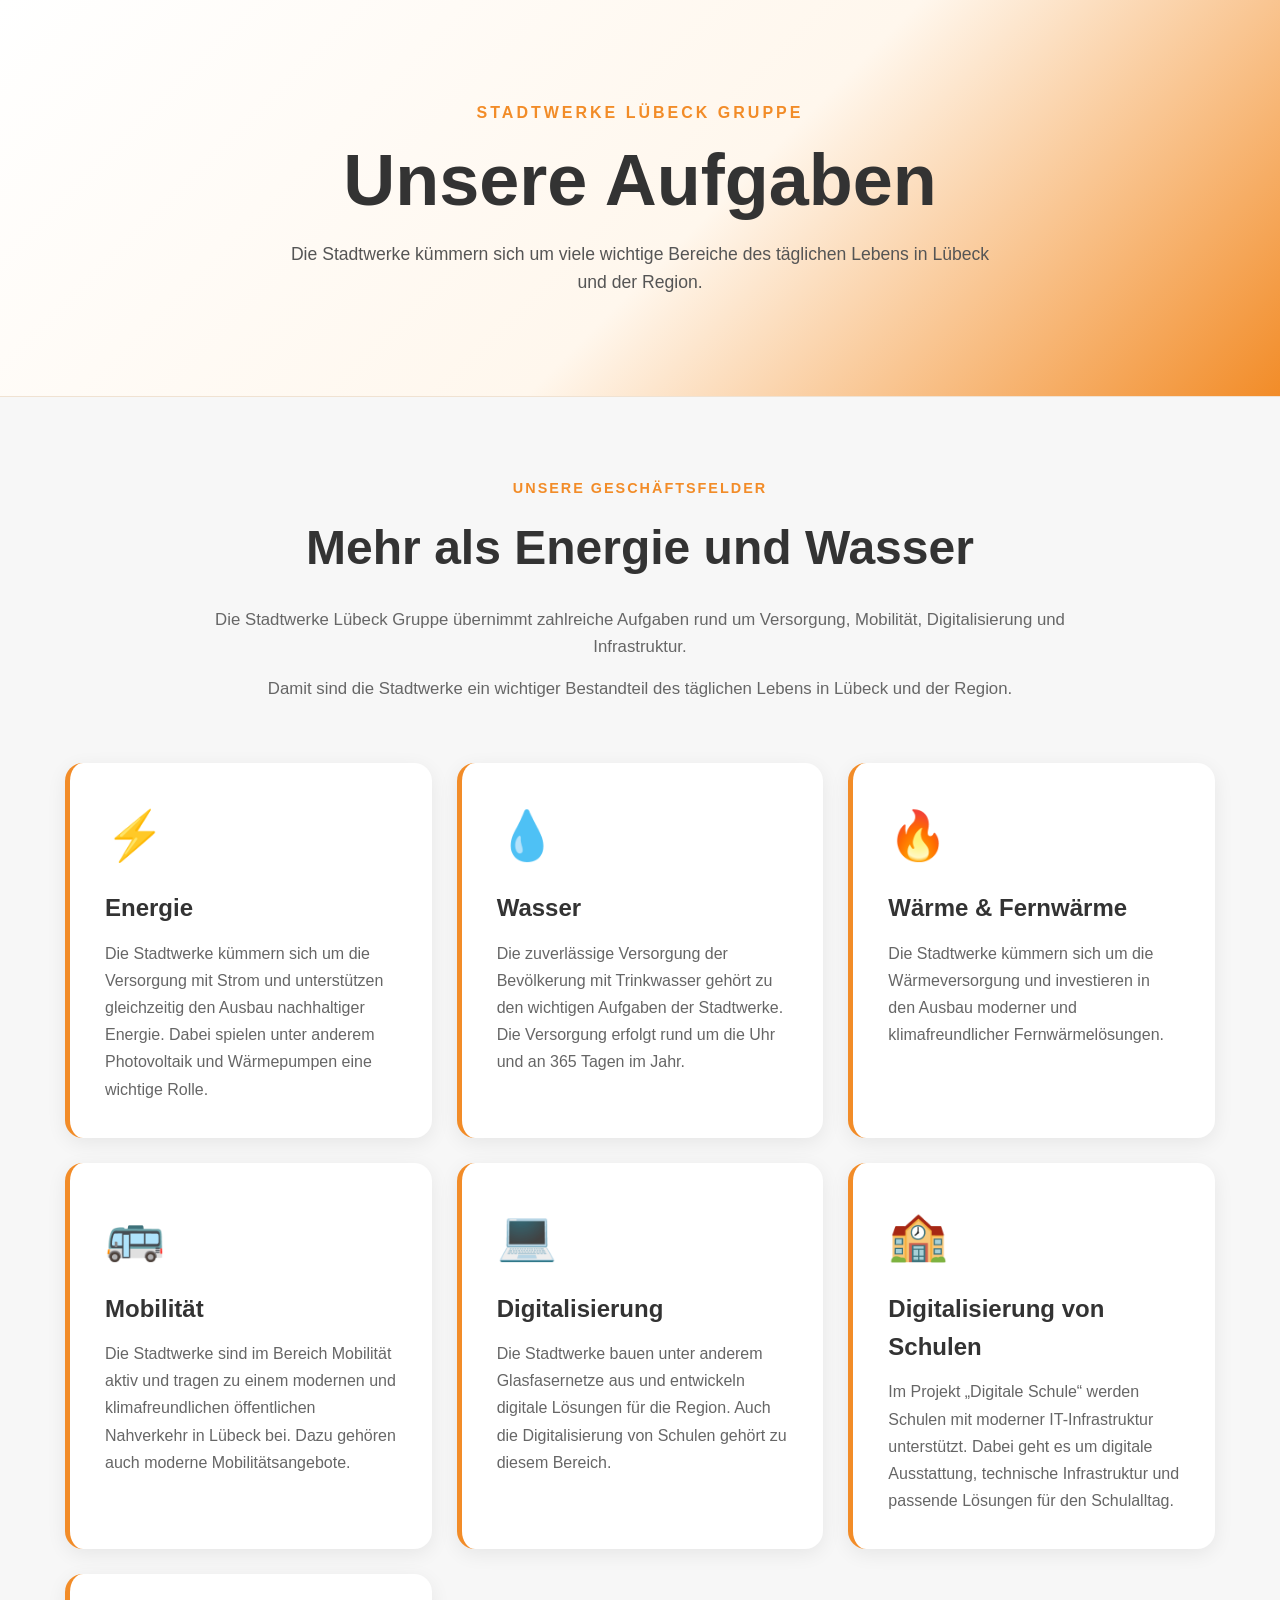
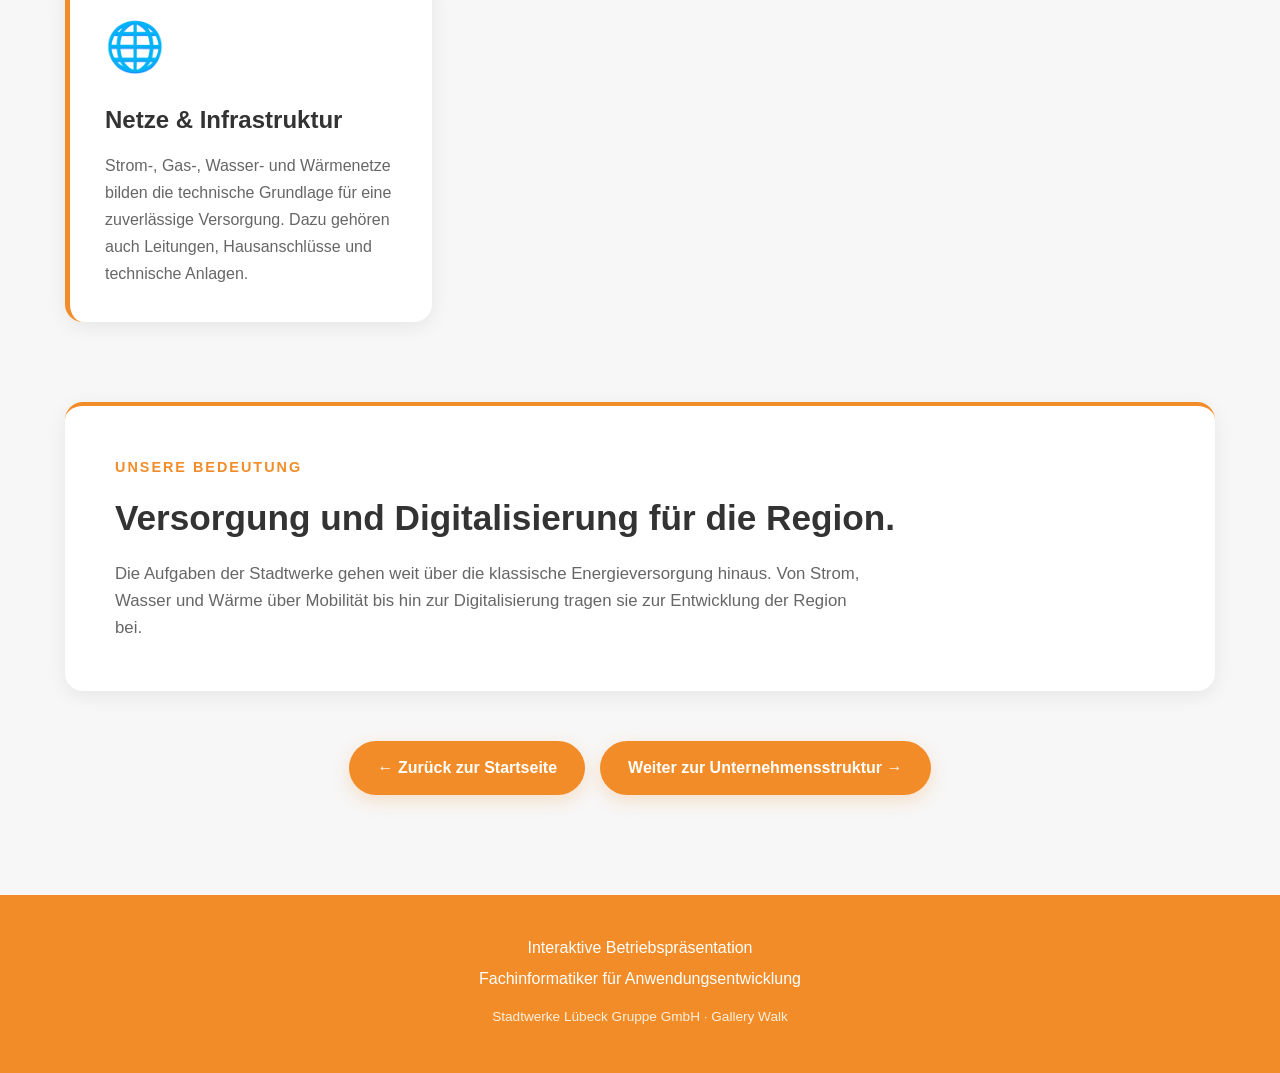
==== commit a743923f: "Add files via upload" ====
--- a/aufgaben.html
+++ b/aufgaben.html
@@ -1,5 +1,4 @@
 <!DOCTYPE html>
-
 <html lang="de">
 
 <head>
@@ -232,12 +231,9 @@
                 <p>
                     Im Projekt „Digitale Schule“ werden Schulen
                     mit moderner IT-Infrastruktur unterstützt.
-                    Dadurch haben rund
-                    <strong>30.000 Schüler:innen</strong>
-                    Zugriff auf etwa
-                    <strong>10.000 Endgeräte</strong>
-                    in rund
-                    <strong>1.300 Klassenzimmern</strong>.
+                    Dabei geht es um digitale Ausstattung,
+                    technische Infrastruktur und passende
+                    Lösungen für den Schulalltag.
                 </p>
 
             </article>
@@ -258,11 +254,11 @@
                 </h3>
 
                 <p>
-                    Netze, Leitungen und technische Anlagen
-                    bilden die Grundlage für eine zuverlässige
+                    Strom-, Gas-, Wasser- und Wärmenetze bilden
+                    die technische Grundlage für eine zuverlässige
                     Versorgung.
-                    Insgesamt umfasst das Netz rund
-                    <strong>6.780 km</strong>.
+                    Dazu gehören auch Leitungen, Hausanschlüsse
+                    und technische Anlagen.
                 </p>
 
             </article>
@@ -289,26 +285,26 @@
                 Die Aufgaben der Stadtwerke gehen weit über die
                 klassische Energieversorgung hinaus.
                 Von Strom, Wasser und Wärme über Mobilität bis
-                hin zur Digitalisierung von Schulen tragen die
-                Stadtwerke zur Entwicklung der Region bei.
+                hin zur Digitalisierung tragen sie zur
+                Entwicklung der Region bei.
             </p>
 
         </section>
 
 
         <!-- =========================
-             ZURÜCK BUTTON
+             SEITENNAVIGATION
              ========================= -->
 
         <div class="page-navigation">
 
-         <a href="index.html" class="back-button">
-        ← Zurück zur Startseite
-         </a>
-
-         <a href="struktur.html" class="next-page-button">
-        Weiter zur Unternehmensstruktur →
-         </a>
+            <a href="index.html" class="back-button">
+                ← Zurück zur Startseite
+            </a>
+
+            <a href="struktur.html" class="next-page-button">
+                Weiter zur Unternehmensstruktur →
+            </a>
 
         </div>
 
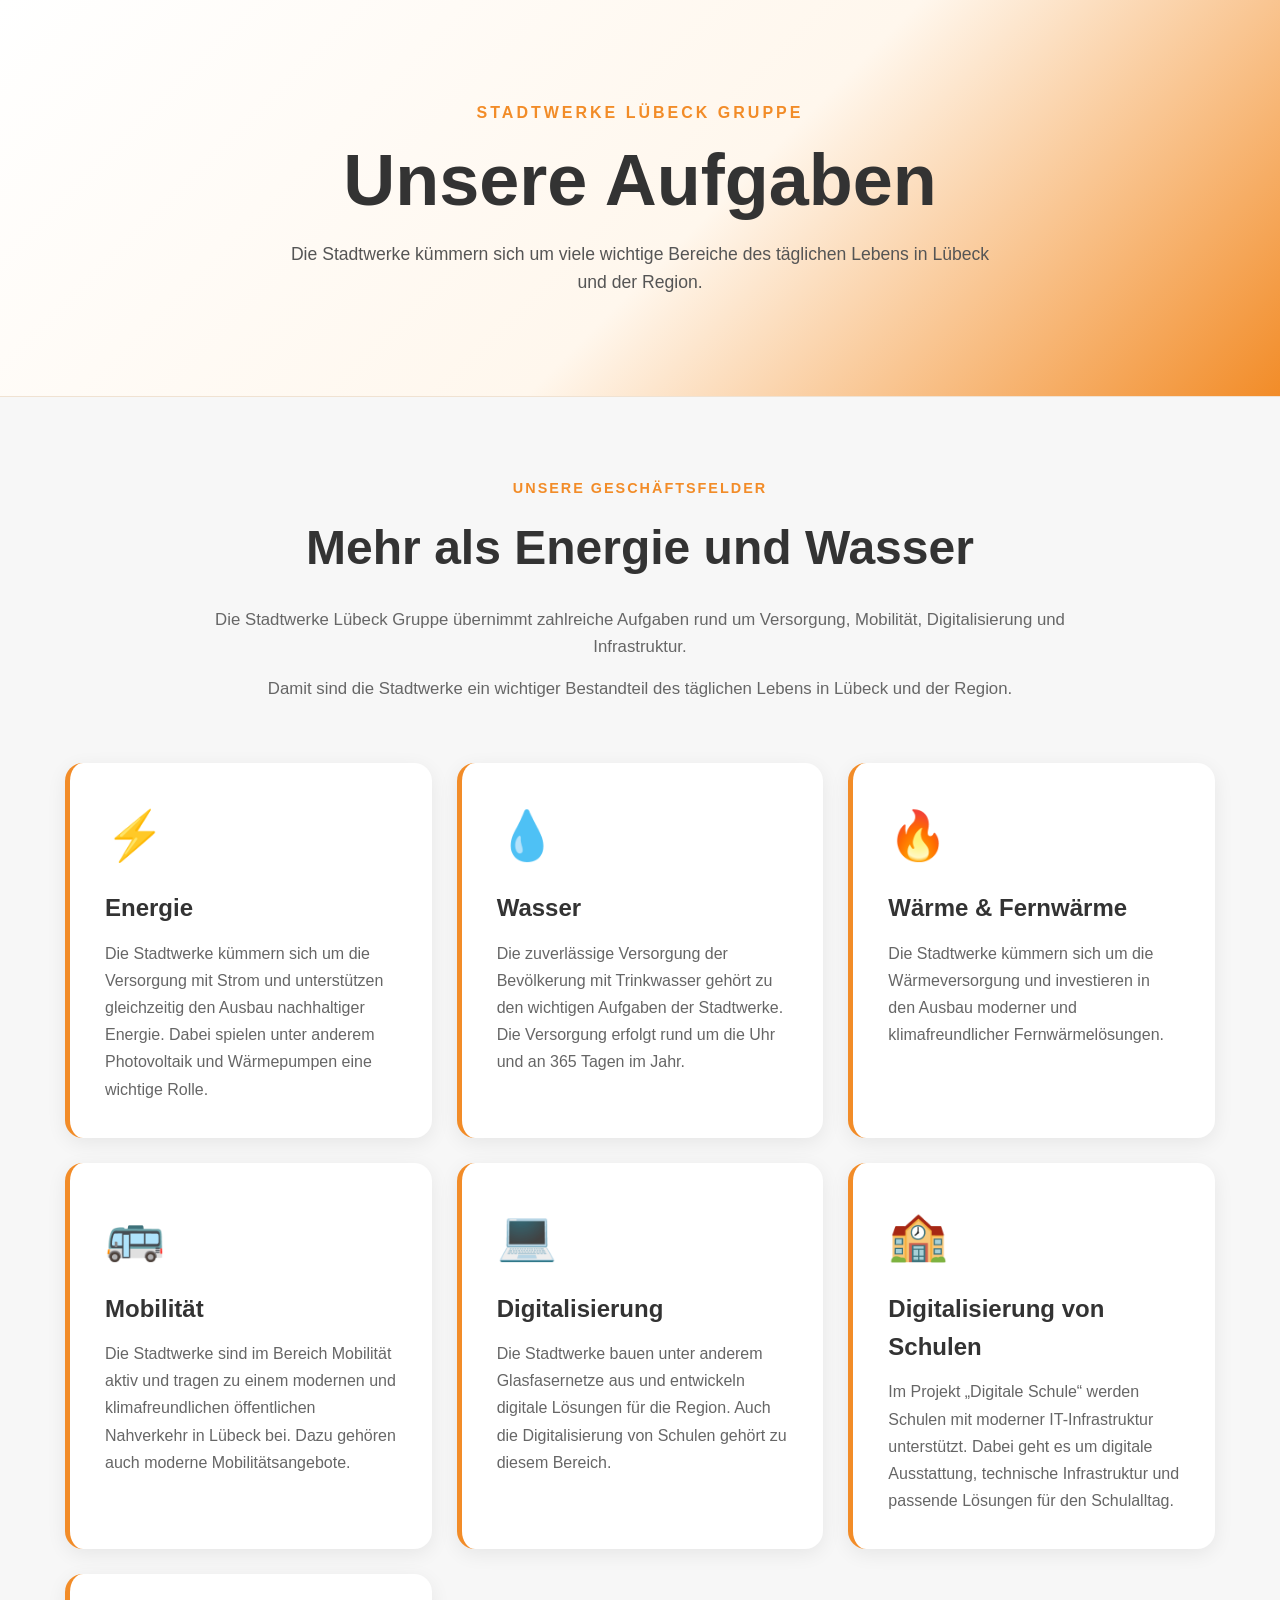
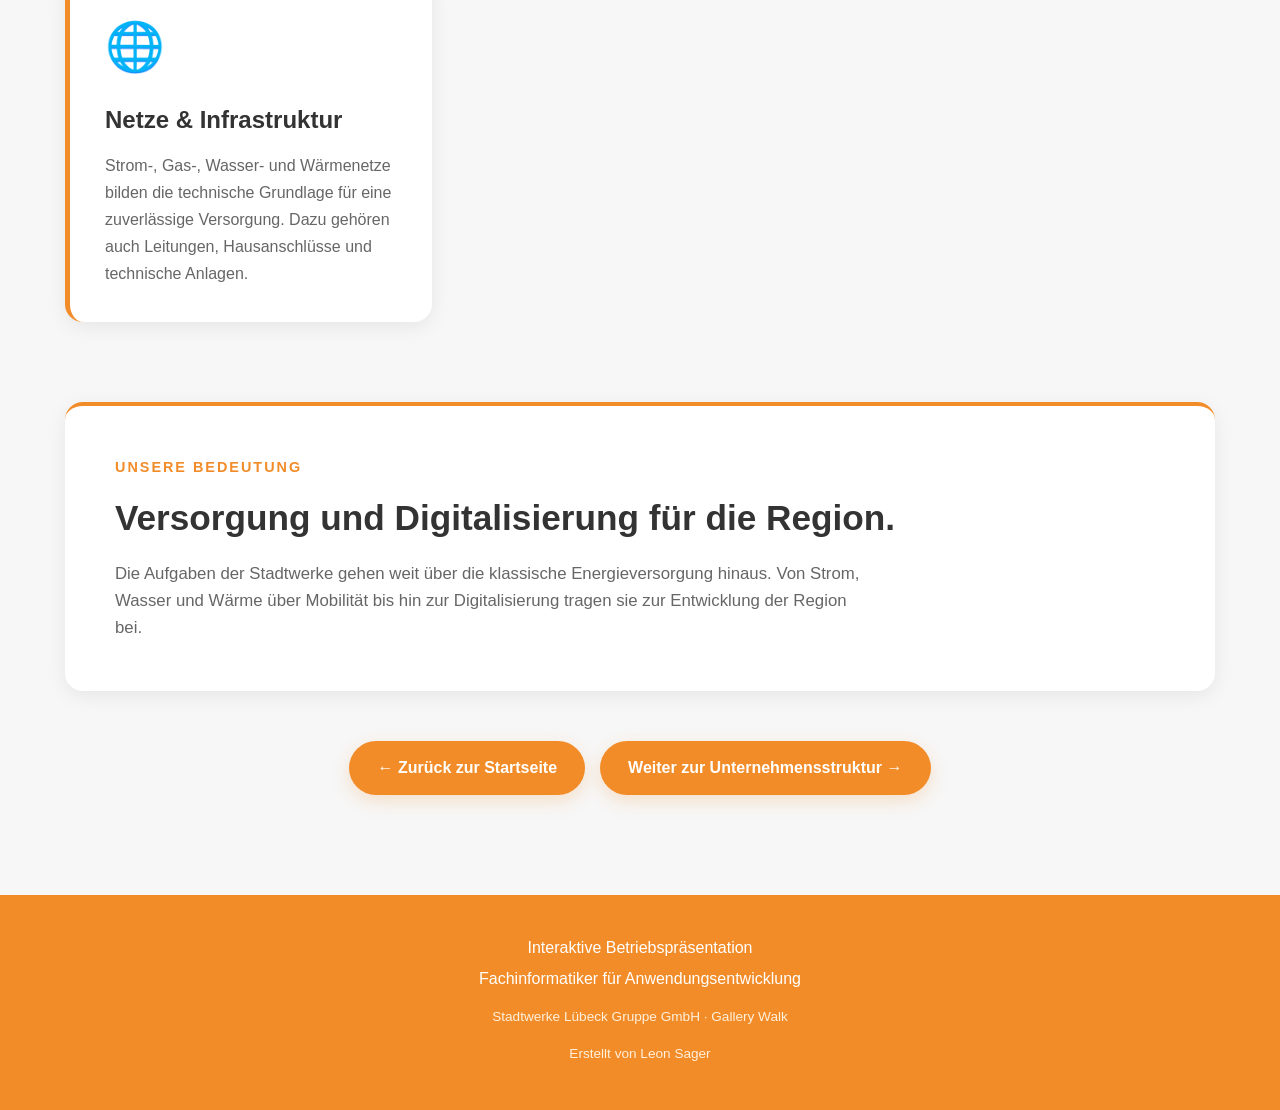
==== commit c916b4dd: "Website erweitert: Unternehmensdaten, Geschichte, Erfahrungen, Organigramm - Über uns: Rechtsform, A" ====
--- a/aufgaben.html
+++ b/aufgaben.html
@@ -330,6 +330,10 @@
             Stadtwerke Lübeck Gruppe GmbH · Gallery Walk
         </p>
 
+        <p class="footer-small">
+            Erstellt von Leon Sager
+        </p>
+
     </footer>
 
 
--- a/style.css
+++ b/style.css
@@ -1293,4 +1293,321 @@
         height: 220px;
     }
 
-}+}
+
+/* =========================
+   ZEITSTRAHL - GESCHICHTE
+   ========================= */
+
+.timeline {
+
+    max-width: 750px;
+
+    margin: 0 auto 20px auto;
+
+    padding: 0;
+
+    list-style: none;
+
+    border-left: 4px solid #f28c28;
+}
+
+
+/* Ein Eintrag im Zeitstrahl */
+.timeline li {
+
+    position: relative;
+
+    padding: 0 0 30px 30px;
+}
+
+
+/* Orangener Punkt auf der Linie */
+.timeline li::before {
+
+    content: "";
+
+    position: absolute;
+
+    left: -12px;
+
+    top: 4px;
+
+    width: 20px;
+
+    height: 20px;
+
+    border-radius: 50%;
+
+    background-color: #ffffff;
+
+    border: 4px solid #f28c28;
+}
+
+
+/* Jahreszahl */
+.timeline-year {
+
+    color: #f28c28;
+
+    font-size: 1.3rem;
+
+    font-weight: bold;
+}
+
+
+/* Text zum Jahr */
+.timeline li p {
+
+    color: #555555;
+
+    margin-top: 5px;
+}
+
+
+/* =========================
+   BILDQUELLE
+   ========================= */
+
+.image-source {
+
+    display: block;
+
+    margin-top: 4px;
+
+    font-size: 0.8rem;
+
+    opacity: 0.7;
+}
+
+
+/* Links in Quellenangaben */
+.facts-note a {
+
+    color: #df7815;
+}
+
+
+/* =========================
+   ORGANIGRAMM
+   ========================= */
+
+.org-chart {
+
+    max-width: 1000px;
+
+    margin: 0 auto 80px auto;
+
+    text-align: center;
+}
+
+
+/* Kasten im Organigramm */
+.org-box {
+
+    display: inline-block;
+
+    background-color: white;
+
+    padding: 16px 20px;
+
+    border-radius: 14px;
+
+    border: 3px solid #f28c28;
+
+    box-shadow: 0 5px 20px rgba(0, 0, 0, 0.07);
+
+    font-weight: bold;
+
+    color: #333333;
+}
+
+
+/* Holding oben */
+.org-box-main {
+
+    background-color: #f28c28;
+
+    color: white;
+
+    font-size: 1.2rem;
+}
+
+
+.org-box-main span {
+
+    display: block;
+
+    font-size: 0.85rem;
+
+    font-weight: normal;
+
+    margin-top: 4px;
+}
+
+
+/* Kleinere Box (Enkelgesellschaft) */
+.org-box-small {
+
+    font-size: 0.9rem;
+
+    border-style: dashed;
+}
+
+
+/* Senkrechte Linie unter der Holding */
+.org-top {
+
+    position: relative;
+
+    padding-bottom: 30px;
+}
+
+
+.org-top::after {
+
+    content: "";
+
+    position: absolute;
+
+    left: 50%;
+
+    bottom: 0;
+
+    height: 30px;
+
+    border-left: 3px solid #f28c28;
+}
+
+
+/* Reihe mit den Tochtergesellschaften */
+.org-children {
+
+    display: grid;
+
+    grid-template-columns: repeat(4, 1fr);
+
+    gap: 15px;
+
+    padding-top: 30px;
+
+    position: relative;
+}
+
+
+/* Querlinie von der ersten bis zur letzten Box */
+.org-children::before {
+
+    content: "";
+
+    position: absolute;
+
+    top: 0;
+
+    left: 12.5%;
+
+    right: 12.5%;
+
+    border-top: 3px solid #f28c28;
+}
+
+
+.org-branch {
+
+    position: relative;
+}
+
+
+/* Kurze Linie von der Querlinie zu jeder Box */
+.org-branch::before {
+
+    content: "";
+
+    position: absolute;
+
+    left: 50%;
+
+    top: -30px;
+
+    height: 30px;
+
+    border-left: 3px solid #f28c28;
+}
+
+
+/* Unterebene (TraveNetz unter Energie) */
+.org-sub {
+
+    margin-top: 20px;
+
+    position: relative;
+}
+
+
+.org-sub::before {
+
+    content: "";
+
+    position: absolute;
+
+    left: 50%;
+
+    top: -20px;
+
+    height: 20px;
+
+    border-left: 3px dashed #f28c28;
+}
+
+
+@media (max-width: 900px) {
+
+    .org-children {
+
+        grid-template-columns: 1fr 1fr;
+    }
+
+
+    .org-children::before,
+    .org-branch::before,
+    .org-top::after {
+
+        display: none;
+    }
+
+}
+
+
+/* Quellenangabe unter dem Zeitstrahl */
+.timeline-source {
+
+    text-align: center;
+
+    margin-bottom: 60px;
+}
+
+
+/* Quiz-Karte als breiter Abschluss unter allen Karten */
+.card-container .quiz-card {
+
+    grid-column: 1 / -1;
+
+    text-align: center;
+}
+
+
+/* Bildquelle in derselben Zeile (Startseite, damit der Hero nicht höher wird) */
+.image-source-inline {
+
+    font-size: 0.8rem;
+
+    opacity: 0.7;
+}
+
+
+/* Startbild passt sich der Bildschirmhöhe an,
+   damit "Unternehmen entdecken" ohne Scrollen sichtbar ist */
+.hero-image img {
+
+    height: clamp(140px, calc(100vh - 620px), 360px);
+}
